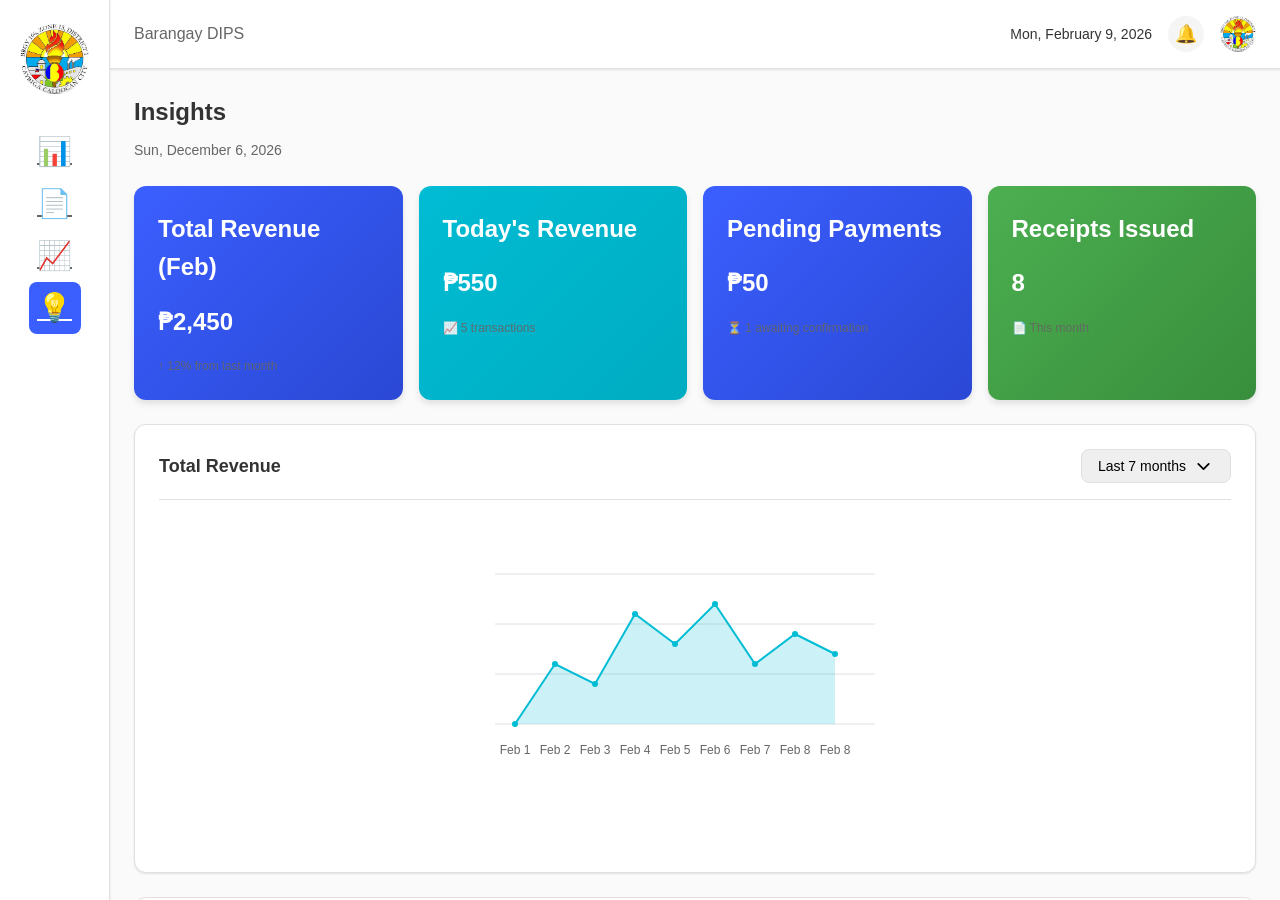
==== SIABRGY/insights.html @ 57e3ae4e "Add files via upload" ====
<!DOCTYPE html>
<html lang="en">
<head>
    <meta charset="UTF-8">
    <meta name="viewport" content="width=device-width, initial-scale=1.0">
    <title>Barangay DIPS - Insights</title>
    <link rel="stylesheet" href="src/styles/global.css">
    <link rel="stylesheet" href="src/styles/dashboard.css">
    <link rel="stylesheet" href="src/styles/components.css">
    <style>
        /* Modal Styles */
        body.modal-open {
            overflow: hidden !important;
        }

        .modal {
            display: none;
            position: fixed;
            top: 0 !important;
            left: 0 !important;
            right: 0 !important;
            bottom: 0 !important;
            width: 100% !important;
            height: 100% !important;
            background-color: transparent !important;
            z-index: 999 !important;
        }

        .modal.show {
            display: block !important;
            z-index: 1000 !important;
        }

        .modal.show .modal-content {
            position: fixed !important;
            top: 50% !important;
            left: 50% !important;
            transform: translate(-50%, -50%) !important;
            z-index: 1001 !important;
        }

        .modal-content {
            background-color: white;
            padding: 32px;
            border-radius: 12px;
            box-shadow: 0 20px 60px rgba(0, 0, 0, 0.4);
            width: 600px;
            max-width: 90vw;
            max-height: 90vh;
            overflow-y: auto;
            border-left: 5px solid #3B82F6;
            position: relative;
        }

        .report-header {
            text-align: center;
            margin-bottom: 24px;
            padding-bottom: 16px;
            border-bottom: 1px solid #e5e7eb;
        }

        .report-title {
            display: flex;
            align-items: center;
            justify-content: center;
            gap: 12px;
            margin-bottom: 8px;
        }

        .report-title-text {
            font-size: 18px;
            font-weight: 700;
            color: #1f2937;
        }

        .report-subtitle {
            font-size: 13px;
            color: #666;
            margin-bottom: 4px;
        }

        .report-date {
            font-size: 12px;
            color: #999;
        }

        .detail-row {
            display: flex;
            margin-bottom: 12px;
            align-items: flex-start;
            gap: 16px;
        }

        .detail-label {
            font-weight: 600;
            color: #4b5563;
            min-width: 120px;
            font-size: 12px;
            text-transform: uppercase;
            letter-spacing: 0.5px;
        }

        .detail-value {
            color: #1f2937;
            flex: 1;
            font-size: 13px;
            word-break: break-word;
        }

        .modal-body {
            margin-bottom: 24px;
        }

        .modal-footer {
            display: flex;
            justify-content: flex-end;
            gap: 12px;
            padding-top: 24px;
            border-top: 1px solid #e5e7eb;
        }

        .modal-btn {
            padding: 10px 16px;
            border: none;
            border-radius: 8px;
            font-size: 13px;
            font-weight: 600;
            cursor: pointer;
            transition: all 0.3s ease;
        }

        .modal-btn-primary {
            background-color: #1f2937;
            color: white;
        }

        .modal-btn-primary:hover {
            background-color: #111827;
        }

        .stat-modal-btn-primary {
            background-color: #3B82F6;
            color: white;
        }

        .stat-modal-btn-primary:hover {
            background-color: #2563EB;
        }

        .modal-btn-secondary {
            background-color: #f3f4f6;
            color: #374151;
            border: 1px solid #e5e7eb;
        }

        .modal-btn-secondary:hover {
            background-color: #e5e7eb;
        }

        .total-section {
            text-align: right;
            padding: 16px 0;
            border-top: 2px solid #e5e7eb;
            font-weight: 700;
            font-size: 16px;
            margin-top: 16px;
        }

        .transactions-table {
            width: 100%;
            border-collapse: collapse;
            margin-bottom: 20px;
            font-size: 12px;
        }

        .transactions-table thead {
            background-color: #f9fafb;
        }

        .transactions-table th {
            padding: 12px;
            text-align: left;
            font-weight: 600;
            color: #374151;
            font-size: 11px;
            border-bottom: 1px solid #e5e7eb;
            text-transform: uppercase;
        }

        .transactions-table td {
            padding: 12px;
            border-bottom: 1px solid #e5e7eb;
            color: #1f2937;
        }

        .transactions-table tbody tr:hover {
            background-color: #f9fafb;
        }

        .search-input {
            width: 200px;
            padding: 10px 16px;
            border: 1px solid #e5e7eb;
            border-radius: 8px;
            font-size: 14px;
        }

        .filter-action {
            display: flex;
            justify-content: space-between;
            align-items: center;
            margin-bottom: 20px;
        }

        .filter-select {
            padding: 8px 12px;
            border: 1px solid #e5e7eb;
            border-radius: 6px;
            font-size: 13px;
            background-color: white;
        }

        .transaction-link {
            cursor: pointer;
            font-weight: 600;
            text-decoration: none;
        }

        .transaction-link:hover {
            text-decoration: underline;
        }
    </style>
</head>
<body>
    <div class="dashboard-container">
        <div class="sidebar">
            <div class="sidebar-logo"><img src="images/BRGYLOGO.png" alt="Barangay Logo" style="width: 100%; height: 100%; object-fit: contain;"></div>
            <a href="dashboard.html" class="sidebar-icon" title="Dashboard">📊</a>
            <a href="issuance.html" class="sidebar-icon" title="Document Issuance">📄</a>
            <a href="analytics.html" class="sidebar-icon" title="Analytics">📈</a>
            <a href="insights.html" class="sidebar-icon active" title="Insights">💡</a>
        </div>
        <div class="main-content">
            <div class="header">
                <div class="header-left">
                    <div class="header-title">Barangay DIPS</div>
                </div>
                <div class="header-right">
                    <div class="header-date" id="headerDate">Mon, February 9, 2026</div>
                    <button class="header-icon-btn" id="notificationBtn" title="Notifications">🔔</button>
                    <button class="header-icon-btn" id="signOutBtn" title="Sign Out" style="cursor: pointer; position: relative;"><img src="images/BRGYLOGO.png" alt="User Avatar" style="width: 36px; height: 36px; border-radius: 50%; object-fit: cover;"></button>
                </div>
            </div>
            <div class="page-content">
                <div class="page-header">
                    <h1>Insights</h1>
                    <p id="current-date">Mon, February 9, 2026</p>
                </div>

                <!-- Stat Cards Grid -->
                <div class="stat-cards-grid">
                    <div class="stat-card" onclick="handleStatCardClick('Total Revenue')">
                        <h3>Total Revenue (Feb)</h3>
                        <div class="stat-card-value">₱2,450</div>
                        <p>↑ 12% from last month</p>
                    </div>
                    <div class="stat-card cyan" onclick="handleStatCardClick('Daily Revenue')">
                        <h3>Today's Revenue</h3>
                        <div class="stat-card-value">₱550</div>
                        <p>📈 5 transactions</p>
                    </div>
                    <div class="stat-card orange" onclick="handleStatCardClick('Pending Payments')">
                        <h3>Pending Payments</h3>
                        <div class="stat-card-value">₱50</div>
                        <p>⏳ 1 awaiting confirmation</p>
                    </div>
                    <div class="stat-card green" onclick="handleStatCardClick('Receipts Issued')">
                        <h3>Receipts Issued</h3>
                        <div class="stat-card-value">8</div>
                        <p>📄 This month</p>
                    </div>
                </div>

                <!-- Revenue Chart -->
                <div class="dashboard-section">
                    <div class="section-header">
                        <h2 class="section-title">Total Revenue</h2>
                        <select class="input-field" style="width: 150px;">
                            <option>Last 7 months</option>
                            <option>Last 30 days</option>
                            <option>This year</option>
                        </select>
                    </div>
                    <div class="chart-container">
                        <svg class="line-chart" width="100%" height="250" viewBox="0 0 400 250" preserveAspectRatio="xMidYMid meet">
                            <!-- Grid lines -->
                            <line x1="0" y1="200" x2="380" y2="200" stroke="#E0E0E0" stroke-width="1" />
                            <line x1="0" y1="150" x2="380" y2="150" stroke="#E0E0E0" stroke-width="1" />
                            <line x1="0" y1="100" x2="380" y2="100" stroke="#E0E0E0" stroke-width="1" />
                            <line x1="0" y1="50" x2="380" y2="50" stroke="#E0E0E0" stroke-width="1" />
                            
                            <!-- Filled area -->
                            <polygon points="20,200 60,140 100,160 140,90 180,120 220,80 260,140 300,110 340,130 340,200 300,200 260,200 220,200 180,200 140,200 100,200 60,200 20,200" 
                                fill="rgba(0, 188, 212, 0.2)" />
                            
                            <!-- Line chart -->
                            <polyline points="20,200 60,140 100,160 140,90 180,120 220,80 260,140 300,110 340,130"
                                fill="none" stroke="#00BCD4" stroke-width="2" />
                            
                            <!-- Points -->
                            <circle cx="20" cy="200" r="3" fill="#00BCD4" />
                            <circle cx="60" cy="140" r="3" fill="#00BCD4" />
                            <circle cx="100" cy="160" r="3" fill="#00BCD4" />
                            <circle cx="140" cy="90" r="3" fill="#00BCD4" />
                            <circle cx="180" cy="120" r="3" fill="#00BCD4" />
                            <circle cx="220" cy="80" r="3" fill="#00BCD4" />
                            <circle cx="260" cy="140" r="3" fill="#00BCD4" />
                            <circle cx="300" cy="110" r="3" fill="#00BCD4" />
                            <circle cx="340" cy="130" r="3" fill="#00BCD4" />
                            
                            <!-- Month labels -->
                            <text x="20" y="230" font-size="12" text-anchor="middle" fill="#666">Feb 1</text>
                            <text x="60" y="230" font-size="12" text-anchor="middle" fill="#666">Feb 2</text>
                            <text x="100" y="230" font-size="12" text-anchor="middle" fill="#666">Feb 3</text>
                            <text x="140" y="230" font-size="12" text-anchor="middle" fill="#666">Feb 4</text>
                            <text x="180" y="230" font-size="12" text-anchor="middle" fill="#666">Feb 5</text>
                            <text x="220" y="230" font-size="12" text-anchor="middle" fill="#666">Feb 6</text>
                            <text x="260" y="230" font-size="12" text-anchor="middle" fill="#666">Feb 7</text>
                            <text x="300" y="230" font-size="12" text-anchor="middle" fill="#666">Feb 8</text>
                            <text x="340" y="230" font-size="12" text-anchor="middle" fill="#666">Feb 8</text>
                        </svg>
                    </div>
                </div>

                <!-- Transaction History -->
                <div class="dashboard-section">
                    <div class="filter-action">
                        <h2 class="section-title" style="margin: 0;">Transaction History</h2>
                        <div style="display: flex; gap: 12px;">
                            <input type="text" class="search-input" id="searchInput" placeholder="Search">
                            <select class="filter-select" id="categoryFilter">
                                <option value="">All Categories</option>
                                <option value="Business Permit">Business Permit</option>
                                <option value="Cedula">Cedula</option>
                                <option value="Building Permit">Building Permit</option>
                            </select>
                        </div>
                    </div>
                    <div class="table-container">
                        <table class="transactions-table" id="transactionsTable">
                            <thead>
                                <tr>
                                    <th>Receipt No.</th>
                                    <th>Date</th>
                                    <th>Requester</th>
                                    <th>Document</th>
                                    <th>Amount</th>
                                    <th>Status</th>
                                </tr>
                            </thead>
                            <tbody id="transactionsBody">
                                <!-- Populated by JavaScript -->
                            </tbody>
                        </table>
                    </div>
                </div>
            </div>
        </div>
    </div>

    <!-- Stat Card Modal -->
    <div id="statCardModal" class="modal">
        <div class="modal-content">
            <div style="display: flex; align-items: center; gap: 16px; margin-bottom: 24px;">
                <div id="stat-icon" style="font-size: 48px;"></div>
                <div>
                    <h2 id="stat-title" class="modal-title" style="margin: 0 0 8px 0;"></h2>
                    <div id="stat-value" style="font-size: 28px; font-weight: 700; color: #3B82F6;"></div>
                </div>
            </div>
            <div id="stat-details" style="margin-bottom: 24px;">
                <!-- Details populated by JavaScript -->
            </div>
            <div class="modal-footer">
                <button class="modal-btn stat-modal-btn-primary" onclick="closeStatCardModal()">OK</button>
            </div>
        </div>
    </div>

    <!-- Transaction Details Modal -->
    <div id="transactionModal" class="modal">
        <div class="modal-content">
            <div class="report-header">
                <div class="report-title">
                    <span style="font-size: 32px;">🏛️</span>
                    <div>
                        <div class="report-title-text">Barangay 12, Zone 1, District II, Caloocan City</div>
                        <div class="report-subtitle">Document Issuance & Revenue Office — Transaction Report</div>
                        <div class="report-date" id="reportDate">Generated: 2/12/2026</div>
                    </div>
                </div>
            </div>

            <div class="modal-body">
                <div class="detail-row">
                    <span class="detail-label">RECEIPT NO.:</span>
                    <span class="detail-value" id="trans-id"></span>
                </div>
                <div class="detail-row">
                    <span class="detail-label">DATE:</span>
                    <span class="detail-value" id="trans-date"></span>
                </div>
                <div class="detail-row">
                    <span class="detail-label">REQUESTER:</span>
                    <span class="detail-value" id="trans-requester"></span>
                </div>
                <div class="detail-row">
                    <span class="detail-label">DOCUMENT:</span>
                    <span class="detail-value" id="trans-document"></span>
                </div>
                <div class="detail-row">
                    <span class="detail-label">AMOUNT:</span>
                    <span class="detail-value" id="trans-amount"></span>
                </div>
                <div class="detail-row">
                    <span class="detail-label">STATUS:</span>
                    <span class="detail-value" id="trans-status"></span>
                </div>

                <div class="total-section">
                    <div>Total (Completed)</div>
                    <div id="total-amount">₱2,450</div>
                </div>
            </div>

            <div class="modal-footer">
                <button class="modal-btn modal-btn-secondary" onclick="closeTransactionModal()">Close</button>
                <button class="modal-btn modal-btn-primary" onclick="printTransaction()">🖨️ Print</button>
            </div>
        </div>
    </div>

    <script>
        // Sample transaction data
        const transactionData = [
            { id: 'RCP-2026-0042', date: '2026-02-08', requester: 'Carlo Mendoza', document: 'Business Permit', amount: 500, status: 'Completed' },
            { id: 'RCP-2026-0041', date: '2026-02-08', requester: 'Rosa Lim', document: 'Cedula', amount: 50, status: 'Completed' },
            { id: 'RCP-2026-0040', date: '2026-02-07', requester: 'Mark Tan', document: 'Building Permit Endorsement', amount: 300, status: 'Completed' },
            { id: 'RCP-2026-0039', date: '2026-02-07', requester: 'Liza Reyes', document: 'Business Permit', amount: 500, status: 'Completed' },
            { id: 'RCP-2026-0038', date: '2026-02-06', requester: 'Jose Cruz', document: 'Cedula', amount: 50, status: 'Pending' },
            { id: 'RCP-2026-0037', date: '2026-02-06', requester: 'Anna Villanueva', document: 'Business Permit', amount: 500, status: 'Completed' },
            { id: 'RCP-2026-0036', date: '2026-02-05', requester: 'Leo Santos', document: 'Building Permit Endorsement', amount: 300, status: 'Refunded' },
            { id: 'RCP-2026-0035', date: '2026-02-05', requester: 'Grace Aquino', document: 'Cedula', amount: 50, status: 'Completed' },
            { id: 'RCP-2026-0034', date: '2026-02-04', requester: 'Ramon Bautista', document: 'Business Permit', amount: 500, status: 'Completed' },
            { id: 'RCP-2026-0033', date: '2026-02-04', requester: 'Nina Garcia', document: 'Cedula', amount: 50, status: 'Completed' }
        ];

        function updateCurrentDate() {
            const options = { weekday: 'short', year: 'numeric', month: 'long', day: 'numeric' };
            const today = new Date();
            const formattedDate = today.toLocaleDateString('en-US', options);
            document.getElementById('current-date').textContent = formattedDate;
        }

        function loadTransactions(filter = '') {
            const tbody = document.getElementById('transactionsBody');
            tbody.innerHTML = '';

            const filtered = transactionData.filter(t => {
                const matchesSearch = t.requester.toLowerCase().includes(filter.toLowerCase()) || 
                                     t.id.toLowerCase().includes(filter.toLowerCase());
                const matchesCategory = document.getElementById('categoryFilter').value === '' || 
                                       t.document.includes(document.getElementById('categoryFilter').value);
                return matchesSearch && matchesCategory;
            });

            filtered.forEach(trans => {
                const row = document.createElement('tr');
                const statusColor = trans.status === 'Completed' ? '#4CAF50' : 
                                   trans.status === 'Pending' ? '#FFC107' : '#F44336';
                
                row.innerHTML = `
                    <td><strong>${trans.id}</strong></td>
                    <td>${trans.date}</td>
                    <td>${trans.requester}</td>
                    <td>${trans.document}</td>
                    <td>₱${trans.amount}</td>
                    <td><span class="transaction-link" onclick="viewTransaction('${trans.id}', '${trans.date}', '${trans.requester}', '${trans.document}', '${trans.amount}', '${trans.status}')" style="color: ${statusColor};">${trans.status}</span></td>
                `;
                tbody.appendChild(row);
            });
        }

        function viewTransaction(id, date, requester, document, amount, status) {
            document.getElementById('trans-id').textContent = id;
            document.getElementById('trans-date').textContent = date;
            document.getElementById('trans-requester').textContent = requester;
            document.getElementById('trans-document').textContent = document;
            document.getElementById('trans-amount').textContent = '₱' + amount;
            document.getElementById('trans-status').textContent = status;
            document.getElementById('transactionModal').classList.add('show');
            document.body.classList.add('modal-open');
        }

        function closeTransactionModal() {
            document.getElementById('transactionModal').classList.remove('show');
            document.body.classList.remove('modal-open');
        }

        function printTransaction() {
            const id = document.getElementById('trans-id').textContent;
            const date = document.getElementById('trans-date').textContent;
            const requester = document.getElementById('trans-requester').textContent;
            const document_type = document.getElementById('trans-document').textContent;
            const amount = document.getElementById('trans-amount').textContent;
            const status = document.getElementById('trans-status').textContent;

            const printContent = `
                <html>
                    <head>
                        <title>Transaction Receipt - ${id}</title>
                        <style>
                            body { font-family: Arial, sans-serif; margin: 20px; }
                            .receipt { max-width: 400px; margin: 0 auto; }
                            .header { text-align: center; margin-bottom: 20px; border-bottom: 2px solid #333; padding-bottom: 10px; }
                            .details { margin: 20px 0; }
                            .detail-row { display: flex; justify-content: space-between; margin: 10px 0; }
                            .footer { text-align: center; margin-top: 30px; font-size: 12px; color: #666; }
                        </style>
                    </head>
                    <body>
                        <div class="receipt">
                            <div class="header">
                                <h2>TRANSACTION RECEIPT</h2>
                                <p>Barangay DIPS</p>
                            </div>
                            <div class="details">
                                <div class="detail-row"><span>Receipt No:</span><strong>${id}</strong></div>
                                <div class="detail-row"><span>Date:</span><strong>${date}</strong></div>
                                <div class="detail-row"><span>Requester:</span><strong>${requester}</strong></div>
                                <div class="detail-row"><span>Document:</span><strong>${document_type}</strong></div>
                                <div class="detail-row"><span>Amount:</span><strong>${amount}</strong></div>
                                <div class="detail-row"><span>Status:</span><strong>${status}</strong></div>
                            </div>
                            <div class="footer">
                                <p>Thank you for using Barangay DIPS</p>
                                <p>Printed on ${new Date().toLocaleString()}</p>
                            </div>
                        </div>
                    </body>
                </html>
            `;

            const printWindow = window.open('', '', 'width=500,height=600');
            printWindow.document.write(printContent);
            printWindow.document.close();
            printWindow.focus();
            printWindow.print();
        }

        function handleStatCardClick(title) {
            const stats = {
                'Total Revenue': {
                    icon: '💰',
                    value: '₱2,450',
                    details: [
                        { label: 'This Month', value: 'February 2026' },
                        { label: 'Previous Month', value: '₱2,185' },
                        { label: 'Growth Rate', value: '+12%' }
                    ]
                },
                'Daily Revenue': {
                    icon: '📊',
                    value: '₱550',
                    details: [
                        { label: 'Date', value: 'February 22, 2026' },
                        { label: 'Transactions', value: '5' },
                        { label: 'Avg per Transaction', value: '₱110' }
                    ]
                },
                'Pending Payments': {
                    icon: '⏳',
                    value: '₱50',
                    details: [
                        { label: 'Pending Items', value: '1' },
                        { label: 'Requester', value: 'Jose Cruz' },
                        { label: 'Status', value: 'Awaiting Confirmation' }
                    ]
                },
                'Receipts Issued': {
                    icon: '📄',
                    value: '8',
                    details: [
                        { label: 'This Month', value: 'February 2026' },
                        { label: 'Last Month', value: '7' },
                        { label: 'Trend', value: '+14.3%' }
                    ]
                }
            };

            if (stats[title]) {
                const stat = stats[title];
                document.getElementById('stat-icon').textContent = stat.icon;
                document.getElementById('stat-title').textContent = title;
                document.getElementById('stat-value').textContent = stat.value;
                
                const detailsHtml = stat.details.map(detail => `
                    <div class="detail-row">
                        <span class="detail-label">${detail.label}:</span>
                        <span class="detail-value">${detail.value}</span>
                    </div>
                `).join('');
                
                document.getElementById('stat-details').innerHTML = detailsHtml;
                document.getElementById('statCardModal').classList.add('show');
                document.body.classList.add('modal-open');
            }
        }

        function closeStatCardModal() {
            document.getElementById('statCardModal').classList.remove('show');
            document.body.classList.remove('modal-open');
        }

        // Search and filter functionality
        document.getElementById('searchInput').addEventListener('keyup', function() {
            loadTransactions(this.value);
        });

        document.getElementById('categoryFilter').addEventListener('change', function() {
            loadTransactions(document.getElementById('searchInput').value);
        });

        // Modal close on background click for stat card modal
        document.getElementById('statCardModal').addEventListener('click', function(e) {
            if (e.target === this) {
                closeStatCardModal();
            }
        });

        // Modal close on background click
        document.getElementById('transactionModal').addEventListener('click', function(e) {
            if (e.target === this) {
                closeTransactionModal();
            }
        });

        // Initialize on page load
        document.addEventListener('DOMContentLoaded', function() {
            updateCurrentDate();
            loadTransactions();
        });
    </script>
</body>
</html>
---- SIABRGY/src/styles/global.css ----
/* Global Styles */
* {
    margin: 0;
    padding: 0;
    box-sizing: border-box;
}

:root {
    /* Primary Colors */
    --primary-blue: #3B5FFF;
    --primary-cyan: #00BCD4;
    --primary-green: #4CAF50;
    --primary-pink: #E85D9B;
    
    /* Secondary Colors */
    --dark-gray: #333333;
    --light-gray: #F5F5F5;
    --border-gray: #E0E0E0;
    --text-gray: #666666;
    
    /* Status Colors */
    --success-green: #4CAF50;
    --danger-red: #F44336;
    --warning-yellow: #FFC107;
    --info-blue: #2196F3;
    
    /* Fonts */
    --font-primary: 'Segoe UI', Tahoma, Geneva, Verdana, sans-serif;
    --font-size-sm: 12px;
    --font-size-base: 14px;
    --font-size-md: 16px;
    --font-size-lg: 18px;
    --font-size-xl: 20px;
    --font-size-2xl: 24px;
    
    /* Spacing */
    --spacing-xs: 4px;
    --spacing-sm: 8px;
    --spacing-md: 16px;
    --spacing-lg: 24px;
    --spacing-xl: 32px;
    
    /* Border Radius */
    --radius-sm: 4px;
    --radius-md: 8px;
    --radius-lg: 12px;
    --radius-full: 9999px;
    
    /* Shadows */
    --shadow-sm: 0 1px 2px rgba(0, 0, 0, 0.1);
    --shadow-md: 0 4px 6px rgba(0, 0, 0, 0.1);
    --shadow-lg: 0 10px 15px rgba(0, 0, 0, 0.1);
    
    /* Z-index */
    --z-dropdown: 100;
    --z-modal: 200;
    --z-tooltip: 300;
}

body {
    font-family: var(--font-primary);
    background-color: #FAFAFA;
    color: var(--dark-gray);
    font-size: var(--font-size-base);
    line-height: 1.6;
}

html, body, #root {
    width: 100%;
    height: 100%;
}

/* Typography */
h1 {
    font-size: var(--font-size-2xl);
    font-weight: 600;
    margin-bottom: var(--spacing-md);
}

h2 {
    font-size: var(--font-size-xl);
    font-weight: 600;
    margin-bottom: var(--spacing-sm);
}

h3 {
    font-size: var(--font-size-lg);
    font-weight: 600;
    margin-bottom: var(--spacing-sm);
}

h4 {
    font-size: var(--font-size-md);
    font-weight: 600;
}

p {
    color: var(--text-gray);
    margin-bottom: var(--spacing-sm);
}

/* Utility Classes */
.container {
    width: 100%;
    max-width: 1440px;
    margin: 0 auto;
    padding: 0 var(--spacing-md);
}

.flex {
    display: flex;
}

.flex-center {
    display: flex;
    align-items: center;
    justify-content: center;
}

.grid {
    display: grid;
}

.gap-sm {
    gap: var(--spacing-sm);
}

.gap-md {
    gap: var(--spacing-md);
}

.gap-lg {
    gap: var(--spacing-lg);
}

/* Scrollbar Styling */
::-webkit-scrollbar {
    width: 8px;
    height: 8px;
}

::-webkit-scrollbar-track {
    background: var(--light-gray);
}

::-webkit-scrollbar-thumb {
    background: var(--border-gray);
    border-radius: var(--radius-md);
}

::-webkit-scrollbar-thumb:hover {
    background: var(--text-gray);
}
---- SIABRGY/src/styles/dashboard.css ----
/* Dashboard Styles */

.dashboard-container {
    display: flex;
    height: 100vh;
    background-color: #FAFAFA;
}

/* Sidebar */
.sidebar {
    width: 110px;
    background-color: white;
    border-right: 1px solid var(--border-gray);
    display: flex;
    flex-direction: column;
    align-items: center;
    padding: var(--spacing-lg);
    box-shadow: var(--shadow-sm);
    position: sticky;
    top: 0;
    height: 100vh;
    overflow-y: auto;
}

.sidebar-logo {
    width: 70px;
    height: 70px;
    background: white;
    border-radius: 50%;
    display: flex;
    align-items: center;
    justify-content: center;
    color: white;
    font-weight: 700;
    font-size: 28px;
    margin-bottom: var(--spacing-xl);
    cursor: pointer;
    overflow: hidden;
    padding: 0;
}

.sidebar-nav {
    flex: 1;
    display: flex;
    flex-direction: column;
    gap: var(--spacing-lg);
    width: 100%;
}

.sidebar-icon {
    width: 52px;
    height: 52px;
    border-radius: var(--radius-md);
    display: flex;
    align-items: center;
    justify-content: center;
    cursor: pointer;
    font-size: 28px;
    transition: all 0.3s ease;
    color: var(--text-gray);
}

.sidebar-icon:hover {
    background-color: var(--light-gray);
    color: var(--primary-blue);
}

.sidebar-icon.active {
    background-color: var(--primary-blue);
    color: white;
}

/* Main Content */
.main-content {
    flex: 1;
    display: flex;
    flex-direction: column;
    overflow: hidden;
}

/* Top Header */
.header {
    background-color: white;
    padding: var(--spacing-md) var(--spacing-lg);
    border-bottom: 1px solid var(--border-gray);
    display: flex;
    justify-content: space-between;
    align-items: center;
    box-shadow: var(--shadow-sm);
}

.header-left {
    display: flex;
    align-items: center;
    gap: var(--spacing-lg);
    flex: 1;
}

.header-search {
    flex: 1;
    max-width: 400px;
}

.header-search input {
    width: 100%;
}

.header-right {
    display: flex;
    align-items: center;
    gap: var(--spacing-md);
}

.header-icon-btn {
    width: 36px;
    height: 36px;
    border-radius: 50%;
    border: none;
    background-color: var(--light-gray);
    cursor: pointer;
    display: flex;
    align-items: center;
    justify-content: center;
    font-size: 18px;
    transition: all 0.3s ease;
}

.header-icon-btn:hover {
    background-color: var(--border-gray);
}

.header-title {
    font-size: var(--font-size-md);
    color: var(--text-gray);
}

/* Page Content */
.page-content {
    flex: 1;
    overflow-y: auto;
    padding: var(--spacing-lg);
}

.page-header {
    margin-bottom: var(--spacing-lg);
}

.page-header h1 {
    margin: 0 0 var(--spacing-sm) 0;
}

.page-header p {
    margin: 0;
    color: var(--text-gray);
}

/* Stat Cards Grid */
.stat-cards-grid {
    display: grid;
    grid-template-columns: repeat(auto-fit, minmax(200px, 1fr));
    gap: var(--spacing-md);
    margin-bottom: var(--spacing-lg);
}

/* Dashboard Sections */
.dashboard-section {
    background-color: white;
    border-radius: var(--radius-lg);
    padding: var(--spacing-lg);
    margin-bottom: var(--spacing-lg);
    box-shadow: var(--shadow-sm);
    border: 1px solid var(--border-gray);
}

.section-header {
    display: flex;
    justify-content: space-between;
    align-items: center;
    margin-bottom: var(--spacing-lg);
    padding-bottom: var(--spacing-md);
    border-bottom: 1px solid var(--border-gray);
}

.section-title {
    font-size: var(--font-size-lg);
    font-weight: 600;
    margin: 0;
}

.section-actions {
    display: flex;
    gap: var(--spacing-sm);
}

/* Chart Container */
.chart-container {
    height: 300px;
    margin-bottom: var(--spacing-lg);
}

/* Transaction Table */
.transactions-table {
    width: 100%;
    border-collapse: collapse;
}

.transactions-table thead {
    background-color: var(--light-gray);
}

.transactions-table th {
    padding: var(--spacing-md);
    text-align: left;
    font-weight: 600;
    font-size: var(--font-size-sm);
}

.transactions-table td {
    padding: var(--spacing-md);
    border-bottom: 1px solid var(--border-gray);
}

.transactions-table tbody tr:hover {
    background-color: rgba(0, 0, 0, 0.02);
}

/* Pie Chart Wrapper */
.pie-chart-wrapper {
    display: grid;
    grid-template-columns: 1fr 1fr;
    gap: var(--spacing-lg);
    align-items: center;
}

.pie-chart {
    width: 200px;
    height: 200px;
}

.chart-legend {
    display: flex;
    flex-direction: column;
    gap: var(--spacing-md);
}

.legend-item {
    display: flex;
    align-items: center;
    gap: var(--spacing-sm);
}

.legend-color {
    width: 16px;
    height: 16px;
    border-radius: 2px;
}

.legend-label {
    font-size: var(--font-size-sm);
}

/* Activity List */
.activity-list {
    display: flex;
    flex-direction: column;
    gap: var(--spacing-md);
}

.activity-item {
    display: flex;
    gap: var(--spacing-md);
    padding: var(--spacing-md);
    border-radius: var(--radius-md);
    background-color: var(--light-gray);
    align-items: flex-start;
}

.activity-icon {
    width: 32px;
    height: 32px;
    border-radius: 50%;
    display: flex;
    align-items: center;
    justify-content: center;
    font-size: 16px;
    flex-shrink: 0;
}

.activity-icon.success {
    background-color: rgba(76, 175, 80, 0.2);
    color: var(--success-green);
}

.activity-icon.danger {
    background-color: rgba(244, 67, 54, 0.2);
    color: var(--danger-red);
}

.activity-icon.info {
    background-color: rgba(33, 150, 243, 0.2);
    color: var(--info-blue);
}

.activity-content {
    flex: 1;
}

.activity-title {
    font-weight: 500;
    margin: 0 0 var(--spacing-xs) 0;
}

.activity-time {
    font-size: var(--font-size-sm);
    color: var(--text-gray);
    margin: 0;
}

/* Responsive Design */
@media (max-width: 1024px) {
    .stat-cards-grid {
        grid-template-columns: repeat(2, 1fr);
    }

    .pie-chart-wrapper {
        grid-template-columns: 1fr;
    }
}

@media (max-width: 768px) {
    .sidebar {
        width: 60px;
        padding: var(--spacing-sm);
    }

    .sidebar-icon {
        width: 36px;
        height: 36px;
    }

    .header {
        flex-direction: column;
        gap: var(--spacing-md);
    }

    .header-left {
        width: 100%;
    }

    .header-search {
        max-width: 100%;
    }

    .stat-cards-grid {
        grid-template-columns: 1fr;
    }

    .page-content {
        padding: var(--spacing-md);
    }

    .dashboard-section {
        padding: var(--spacing-md);
    }
}
---- SIABRGY/src/styles/components.css ----
/* Button Styles */
.btn {
    padding: var(--spacing-sm) var(--spacing-md);
    border: none;
    border-radius: var(--radius-md);
    font-size: var(--font-size-base);
    font-weight: 500;
    cursor: pointer;
    transition: all 0.3s ease;
    display: inline-flex;
    align-items: center;
    justify-content: center;
    gap: var(--spacing-sm);
    text-decoration: none;
}

.btn-primary {
    background-color: var(--primary-blue);
    color: white;
}

.btn-primary:hover {
    background-color: #2A48D4;
    box-shadow: var(--shadow-md);
}

.btn-secondary {
    background-color: var(--light-gray);
    color: var(--dark-gray);
    border: 1px solid var(--border-gray);
}

.btn-secondary:hover {
    background-color: #E8E8E8;
}

.btn-success {
    background-color: var(--success-green);
    color: white;
}

.btn-success:hover {
    background-color: #45A049;
}

.btn-danger {
    background-color: var(--danger-red);
    color: white;
}

.btn-danger:hover {
    background-color: #DA190B;
}

.btn-sm {
    padding: var(--spacing-xs) var(--spacing-sm);
    font-size: var(--font-size-sm);
}

.btn-lg {
    padding: var(--spacing-md) var(--spacing-lg);
    font-size: var(--font-size-md);
}

.btn:disabled {
    opacity: 0.6;
    cursor: not-allowed;
}

/* Card Styles */
.card {
    background-color: white;
    border-radius: var(--radius-lg);
    padding: var(--spacing-md);
    box-shadow: var(--shadow-sm);
    border: 1px solid var(--border-gray);
    transition: all 0.3s ease;
}

.card:hover {
    box-shadow: var(--shadow-md);
}

.card-header {
    font-size: var(--font-size-md);
    font-weight: 600;
    margin-bottom: var(--spacing-md);
    padding-bottom: var(--spacing-md);
    border-bottom: 1px solid var(--border-gray);
}

.card-body {
    padding: var(--spacing-md) 0;
}

.card-footer {
    padding-top: var(--spacing-md);
    border-top: 1px solid var(--border-gray);
    display: flex;
    justify-content: flex-end;
    gap: var(--spacing-md);
}

/* Badge Styles */
.badge {
    display: inline-flex;
    align-items: center;
    padding: var(--spacing-xs) var(--spacing-sm);
    border-radius: var(--radius-full);
    font-size: var(--font-size-sm);
    font-weight: 500;
}

.badge-success {
    background-color: rgba(76, 175, 80, 0.1);
    color: var(--success-green);
}

.badge-danger {
    background-color: rgba(244, 67, 54, 0.1);
    color: var(--danger-red);
}

.badge-warning {
    background-color: rgba(255, 193, 7, 0.1);
    color: #F57F17;
}

.badge-info {
    background-color: rgba(33, 150, 243, 0.1);
    color: var(--info-blue);
}

/* Input Styles */
.input-field {
    width: 100%;
    padding: var(--spacing-sm) var(--spacing-md);
    border: 1px solid var(--border-gray);
    border-radius: var(--radius-md);
    font-size: var(--font-size-base);
    font-family: var(--font-primary);
    transition: all 0.3s ease;
}

.input-field:focus {
    outline: none;
    border-color: var(--primary-blue);
    box-shadow: 0 0 0 3px rgba(59, 95, 255, 0.1);
}

.input-field::placeholder {
    color: var(--text-gray);
}

.search-input {
    position: relative;
    display: flex;
    align-items: center;
    gap: var(--spacing-sm);
}

.search-input::before {
    content: '🔍';
    position: absolute;
    left: var(--spacing-md);
    pointer-events: none;
}

.search-input input {
    padding-left: 40px;
}

/* Select/Dropdown Styles */
select.input-field {
    cursor: pointer;
    appearance: none;
    background-image: url("data:image/svg+xml;charset=UTF-8,%3csvg xmlns='http://www.w3.org/2000/svg' viewBox='0 0 24 24' fill='none' stroke='currentColor' stroke-width='2' stroke-linecap='round' stroke-linejoin='round'%3e%3cpolyline points='6 9 12 15 18 9'%3e%3c/polyline%3e%3c/svg%3e");
    background-repeat: no-repeat;
    background-position: right var(--spacing-md) center;
    background-size: 1.5em 1.5em;
    padding-right: 2.5em;
}

/* Outline button style for use in preview step */
.btn-outline {
    background: none;
    border: 1px solid var(--text-gray);
    color: var(--text-gray);
    padding: var(--spacing-sm) var(--spacing-md);
    border-radius: var(--radius-md);
    cursor: pointer;
    transition: background 0.2s ease;
}

.btn-outline:hover {
    background-color: var(--light-gray);
}
/* Table Styles */
.table {
    width: 100%;
    border-collapse: collapse;
}

.table thead {
    background-color: var(--light-gray);
    border-bottom: 2px solid var(--border-gray);
}

.table th {
    padding: var(--spacing-md);
    text-align: left;
    font-weight: 600;
    color: var(--dark-gray);
    font-size: var(--font-size-sm);
}

.table td {
    padding: var(--spacing-md);
    border-bottom: 1px solid var(--border-gray);
    vertical-align: middle;
}

.table tbody tr:hover {
    background-color: rgba(0, 0, 0, 0.02);
}

.table tbody tr.selected {
    background-color: rgba(59, 95, 255, 0.05);
}

/* Checkbox Styles */
.checkbox {
    width: 18px;
    height: 18px;
    cursor: pointer;
    accent-color: var(--primary-blue);
}

/* Avatar Styles */
.avatar {
    width: 40px;
    height: 40px;
    border-radius: 50%;
    background-color: var(--primary-blue);
    color: white;
    display: flex;
    align-items: center;
    justify-content: center;
    font-weight: 600;
    font-size: var(--font-size-md);
    flex-shrink: 0;
}

.avatar-sm {
    width: 32px;
    height: 32px;
    font-size: var(--font-size-sm);
}

.avatar-lg {
    width: 56px;
    height: 56px;
    font-size: var(--font-size-lg);
}

/* Stat Card */
.stat-card {
    background: linear-gradient(135deg, var(--primary-blue) 0%, #2A48D4 100%);
    color: white;
    padding: var(--spacing-lg);
    border-radius: var(--radius-lg);
    box-shadow: var(--shadow-md);
    transition: all 0.3s ease;
}

.stat-card:hover {
    transform: translateY(-2px);
    box-shadow: var(--shadow-lg);
}

.stat-card.cyan {
    background: linear-gradient(135deg, var(--primary-cyan) 0%, #00ACC1 100%);
}

.stat-card.green {
    background: linear-gradient(135deg, var(--primary-green) 0%, #388E3C 100%);
}

.stat-card.pink {
    background: linear-gradient(135deg, var(--primary-pink) 0%, #D81B60 100%);
}

.stat-card h3 {
    font-size: var(--font-size-2xl);
    margin-bottom: var(--spacing-sm);
    margin-top: 0;
}

.stat-card p {
    font-size: var(--font-size-sm);
    opacity: 0.9;
    margin: 0;
}

.stat-card-value {
    font-size: var(--font-size-2xl);
    font-weight: 700;
    margin: var(--spacing-md) 0;
}

/* Loading Spinner */
.spinner {
    display: inline-block;
    width: 20px;
    height: 20px;
    border: 3px solid rgba(59, 95, 255, 0.3);
    border-radius: 50%;
    border-top-color: var(--primary-blue);
    animation: spin 0.8s linear infinite;
}

@keyframes spin {
    to {
        transform: rotate(360deg);
    }
}

/* Modal Overlay */
.modal-overlay {
    position: fixed;
    top: 0;
    left: 0;
    right: 0;
    bottom: 0;
    background-color: rgba(0, 0, 0, 0.5);
    display: flex;
    align-items: center;
    justify-content: center;
    z-index: var(--z-modal);
}

.modal {
    background-color: white;
    border-radius: var(--radius-lg);
    box-shadow: var(--shadow-lg);
    max-width: 500px;
    width: 90%;
    max-height: 90vh;
    overflow-y: auto;
}

.modal-header {
    padding: var(--spacing-lg);
    border-bottom: 1px solid var(--border-gray);
    display: flex;
    justify-content: space-between;
    align-items: center;
}

.modal-body {
    padding: var(--spacing-lg);
}

.modal-footer {
    padding: var(--spacing-lg);
    border-top: 1px solid var(--border-gray);
    display: flex;
    justify-content: flex-end;
    gap: var(--spacing-md);
}

/* Responsive Grid */
.grid-responsive {
    display: grid;
    gap: var(--spacing-lg);
    grid-template-columns: repeat(auto-fit, minmax(250px, 1fr));
}

@media (max-width: 768px) {
    .grid-responsive {
        grid-template-columns: 1fr;
    }
}
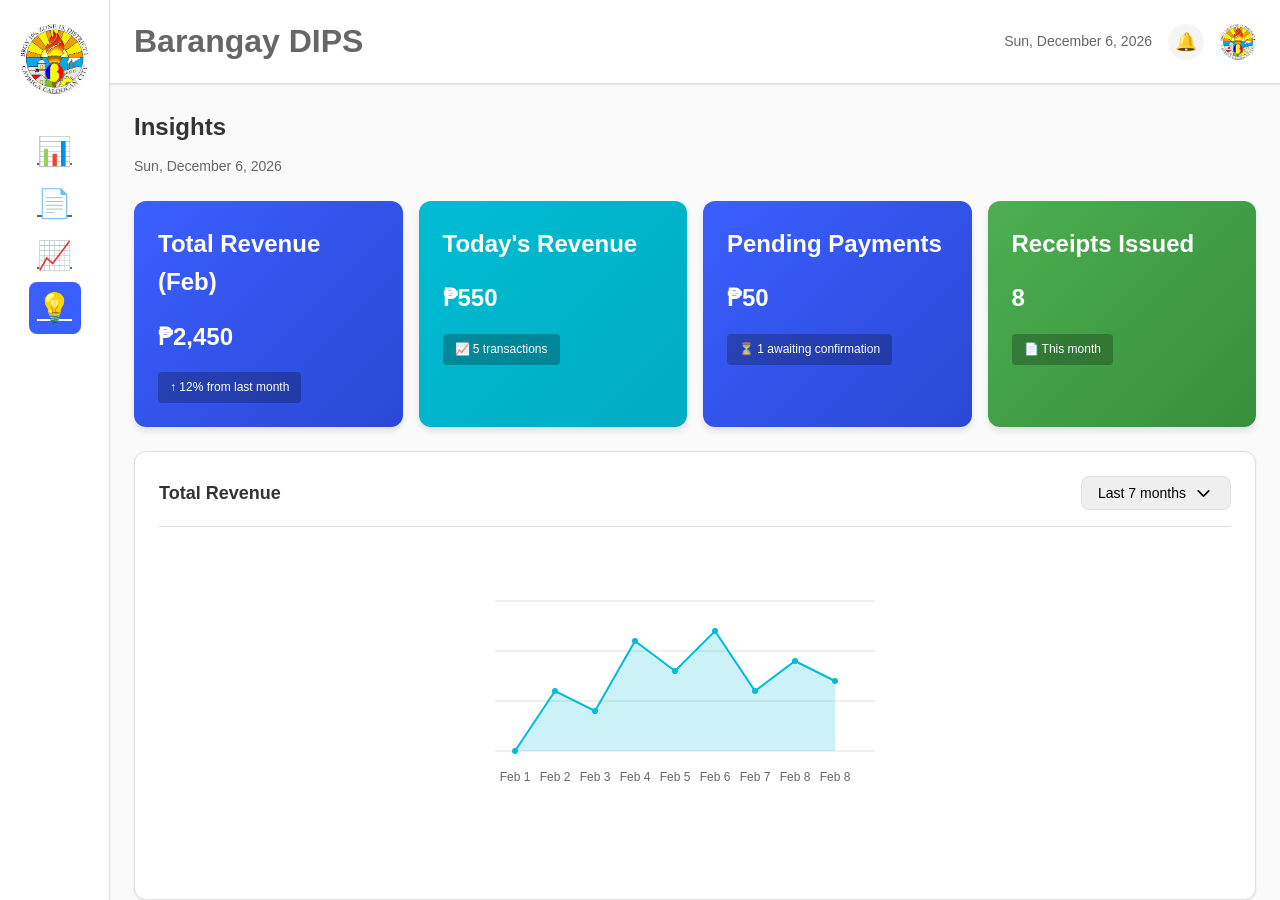
==== commit 0e6e6cf7: "Add files via upload" ====
--- a/SIABRGY/insights.html
+++ b/SIABRGY/insights.html
@@ -228,6 +228,126 @@
 
         .transaction-link:hover {
             text-decoration: underline;
+        }
+
+        /* Header Styles */
+        .header-date {
+            font-size: 14px;
+            color: var(--text-gray);
+            margin-right: auto;
+        }
+
+        /* Notification Dropdown */
+        .notification-dropdown {
+            position: absolute;
+            top: 60px;
+            right: 16px;
+            background-color: white;
+            border: 1px solid var(--border-gray);
+            border-radius: 8px;
+            box-shadow: 0 4px 12px rgba(0, 0, 0, 0.15);
+            width: 300px;
+            max-height: 400px;
+            overflow-y: auto;
+            z-index: 1000;
+            display: none;
+        }
+
+        .notification-dropdown.show {
+            display: block;
+        }
+
+        .notification-item {
+            padding: 12px 16px;
+            border-bottom: 1px solid var(--light-gray);
+            cursor: pointer;
+            transition: background-color 0.2s;
+        }
+
+        .notification-item:hover {
+            background-color: var(--light-gray);
+        }
+
+        .notification-item:last-child {
+            border-bottom: none;
+        }
+
+        .notification-header {
+            padding: 12px 16px;
+            font-weight: 600;
+            border-bottom: 1px solid var(--border-gray);
+        }
+
+        /* Sign Out Modal */
+        .signout-modal {
+            display: none;
+            position: fixed;
+            top: 0;
+            left: 0;
+            right: 0;
+            bottom: 0;
+            background-color: rgba(0, 0, 0, 0.5);
+            z-index: 1001;
+            justify-content: center;
+            align-items: center;
+        }
+
+        .signout-modal.show {
+            display: flex;
+        }
+
+        .signout-modal-content {
+            background-color: white;
+            padding: 32px;
+            border-radius: 12px;
+            box-shadow: 0 20px 60px rgba(0, 0, 0, 0.3);
+            width: 400px;
+            max-width: 90vw;
+            text-align: center;
+        }
+
+        .signout-modal-content h2 {
+            margin: 0 0 16px 0;
+            color: #1f2937;
+        }
+
+        .signout-modal-content p {
+            margin: 0 0 24px 0;
+            color: #666;
+            font-size: 14px;
+        }
+
+        .signout-modal-buttons {
+            display: flex;
+            gap: 12px;
+            justify-content: center;
+        }
+
+        .signout-modal-buttons button {
+            padding: 10px 24px;
+            border: none;
+            border-radius: 6px;
+            cursor: pointer;
+            font-weight: 600;
+            transition: all 0.3s ease;
+        }
+
+        .signout-btn-cancel {
+            background-color: var(--light-gray);
+            color: var(--text-gray);
+        }
+
+        .signout-btn-cancel:hover {
+            background-color: var(--border-gray);
+        }
+
+        .signout-btn-confirm {
+            background-color: #DC2626;
+            color: white;
+        }
+
+        .signout-btn-confirm:hover {
+            background-color: #991B1B;
         }
     </style>
 </head>
@@ -645,8 +765,92 @@
             }
         });
 
+        // Header functionality
+        function updateHeaderDate() {
+            const options = { weekday: 'short', year: 'numeric', month: 'long', day: 'numeric' };
+            const today = new Date();
+            const formattedDate = today.toLocaleDateString('en-US', options);
+            const headerDate = document.getElementById('headerDate');
+            if (headerDate) {
+                headerDate.textContent = formattedDate;
+            }
+        }
+
+        // Notification functionality
+        document.getElementById('notificationBtn')?.addEventListener('click', function() {
+            const dropdown = document.getElementById('notificationDropdown') || createNotificationDropdown();
+            dropdown.classList.toggle('show');
+        });
+
+        function createNotificationDropdown() {
+            const dropdown = document.createElement('div');
+            dropdown.id = 'notificationDropdown';
+            dropdown.className = 'notification-dropdown';
+            dropdown.innerHTML = `
+                <div class="notification-header">Notifications</div>
+                <div class="notification-item">
+                    <strong>New Document Request</strong>
+                    <p>Carlo Mendoza requested a Business Permit</p>
+                </div>
+                <div class="notification-item">
+                    <strong>Payment Received</strong>
+                    <p>Rosa Lim paid ₱50 for Cedula</p>
+                </div>
+                <div class="notification-item">
+                    <strong>Document Approved</strong>
+                    <p>Mark Tan's Building Permit was approved</p>
+                </div>
+            `;
+            document.querySelector('.header-right')?.appendChild(dropdown);
+            dropdown.addEventListener('click', function(e) {
+                if (e.target !== this && e.target.closest('.notification-item')) {
+                    dropdown.classList.remove('show');
+                }
+            });
+            return dropdown;
+        }
+
+        // Sign out functionality
+        document.getElementById('signOutBtn')?.addEventListener('click', function() {
+            const modal = document.getElementById('signOutModal') || createSignOutModal();
+            modal.classList.add('show');
+        });
+
+        function createSignOutModal() {
+            const modal = document.createElement('div');
+            modal.id = 'signOutModal';
+            modal.className = 'signout-modal';
+            modal.innerHTML = `
+                <div class="signout-modal-content">
+                    <h2>Sign Out</h2>
+                    <p>Are you sure you want to sign out?</p>
+                    <div class="signout-modal-buttons">
+                        <button class="signout-btn-cancel" onclick="document.getElementById('signOutModal').classList.remove('show')">Cancel</button>
+                        <button class="signout-btn-confirm" onclick="window.location.href='index.html'">Sign Out</button>
+                    </div>
+                </div>
+            `;
+            document.body.appendChild(modal);
+            modal.addEventListener('click', function(e) {
+                if (e.target === this) {
+                    this.classList.remove('show');
+                }
+            });
+            return modal;
+        }
+
+        // Close notification dropdown when clicking outside
+        document.addEventListener('click', function(e) {
+            const dropdown = document.getElementById('notificationDropdown');
+            const notificationBtn = document.getElementById('notificationBtn');
+            if (dropdown && !dropdown.contains(e.target) && !notificationBtn.contains(e.target)) {
+                dropdown.classList.remove('show');
+            }
+        });
+
         // Initialize on page load
         document.addEventListener('DOMContentLoaded', function() {
+            updateHeaderDate();
             updateCurrentDate();
             loadTransactions();
         });
--- a/SIABRGY/src/styles/dashboard.css
+++ b/SIABRGY/src/styles/dashboard.css
@@ -130,7 +130,8 @@
 }
 
 .header-title {
-    font-size: var(--font-size-md);
+    font-size: 32px;
+    font-weight: 900;
     color: var(--text-gray);
 }
 
--- a/SIABRGY/src/styles/components.css
+++ b/SIABRGY/src/styles/components.css
@@ -298,8 +298,13 @@
 
 .stat-card p {
     font-size: var(--font-size-sm);
-    opacity: 0.9;
+    opacity: 1;
     margin: 0;
+    background-color: rgba(0, 0, 0, 0.25);
+    color: white;
+    padding: 6px 12px;
+    border-radius: 4px;
+    display: inline-block;
 }
 
 .stat-card-value {
